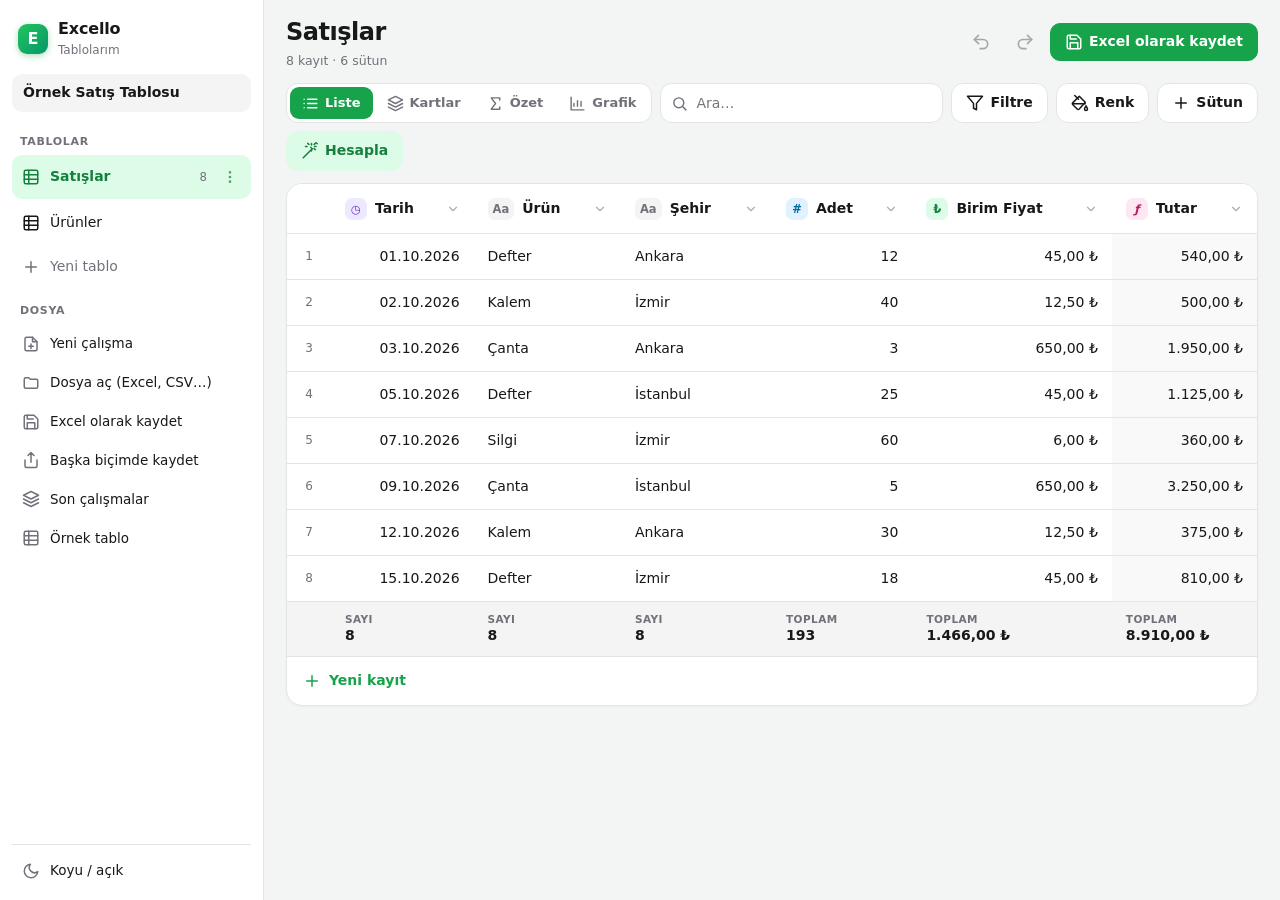
==== index.html @ 4de04206 "Excello: internetsiz tablo uygulaması (telefon, tablet, bilgisayar) Co-Authored-By: Claude Opus 5.5 " ====
<!doctype html>
<html lang="tr">
<head>
<meta charset="utf-8">
<meta name="viewport" content="width=device-width, initial-scale=1, maximum-scale=1, user-scalable=no, viewport-fit=cover">
<meta name="theme-color" content="#f3f5f4">
<meta name="apple-mobile-web-app-capable" content="yes">
<meta name="mobile-web-app-capable" content="yes">
<meta name="apple-mobile-web-app-status-bar-style" content="default">
<meta name="apple-mobile-web-app-title" content="Excello">
<meta name="description" content="İnternetsiz çalışan, formül yazdırmayan tablo uygulaması — modern görünüm">
<title>Excello</title>
<link rel="manifest" href="manifest.webmanifest">
<link rel="icon" href="icons/icon-192.png">
<link rel="apple-touch-icon" href="icons/icon-180.png">
<link rel="stylesheet" href="css/app.css">
<link rel="stylesheet" href="css/modern.css">
</head>
<body class="modern">
<div id="m" class="m-app"></div>
<script src="js/formula.js"></script>
<script src="js/model.js"></script>
<script src="js/ui.js"></script>
<script src="js/chart.js"></script>
<script src="js/io.js"></script>
<script src="js/wizard.js"></script>
<script src="js/modern.js"></script>
</body>
</html>
---- css/app.css ----
/* Excello — modern, dokunmaya uygun arayüz */
:root {
  --accent: #16a34a; --accent-2: #15803d; --accent-soft: #dcfce7; --accent-ink: #ffffff;
  --bg: #f6f7f9; --surface: #ffffff; --surface-2: #f4f4f5; --line: #e4e4e7; --line-2: #d4d4d8;
  --text: #18181b; --muted: #71717a; --danger: #dc2626; --warn: #d97706; --violet: #7c3aed;
  --cv-bg: #ffffff; --cv-fg: #18181b; --cv-grid: #e7e7ea; --cv-head: #f7f7f8; --cv-head-fg: #6b6b74; --cv-head-sel: #e7f8ec; --cv-sel: rgba(22, 163, 74, .10);
  --shadow: 0 1px 2px rgba(0,0,0,.05), 0 8px 24px rgba(0,0,0,.08); --shadow-lg: 0 20px 50px rgba(0,0,0,.18);
  --r: 12px; --r-sm: 8px;
  --font: -apple-system, BlinkMacSystemFont, "Segoe UI Variable Text", "Segoe UI", system-ui, Roboto, sans-serif;
  --safe-b: env(safe-area-inset-bottom, 0px);
  color-scheme: light;
}
html.dark {
  --accent: #22c55e; --accent-2: #16a34a; --accent-soft: #14532d; --accent-ink: #052e16;
  --bg: #111113; --surface: #19191c; --surface-2: #232327; --line: #2e2e33; --line-2: #3f3f46;
  --text: #f4f4f5; --muted: #a1a1aa;
  --cv-bg: #19191c; --cv-fg: #e9e9ec; --cv-grid: #2c2c31; --cv-head: #1f1f23; --cv-head-fg: #9a9aa3; --cv-head-sel: #173b25; --cv-sel: rgba(34, 197, 94, .14);
  --shadow: 0 1px 2px rgba(0,0,0,.4), 0 8px 24px rgba(0,0,0,.4); --shadow-lg: 0 20px 50px rgba(0,0,0,.6);
  color-scheme: dark;
}
* { box-sizing: border-box; -webkit-tap-highlight-color: transparent; }
html, body { margin: 0; height: 100%; overflow: hidden; background: var(--bg); color: var(--text); font: 14px/1.4 var(--font); -webkit-font-smoothing: antialiased; overscroll-behavior: none; }
body { position: fixed; inset: 0; touch-action: manipulation; -webkit-user-select: none; user-select: none; }
input, textarea, select { -webkit-user-select: text; user-select: text; font: inherit; color: inherit; }
button { font: inherit; color: inherit; cursor: pointer; border: 0; background: none; padding: 0; }
button:disabled { opacity: .35; cursor: default; }
.i { width: 20px; height: 20px; flex: none; display: block; }
.i.rot { transform: rotate(90deg) scaleX(-1); }
#app { position: absolute; inset: 0; display: flex; flex-direction: column; padding-top: env(safe-area-inset-top, 0px); }

/* üst çubuk */
.topbar { display: flex; align-items: center; gap: 6px; padding: 8px 10px; background: var(--surface); border-bottom: 1px solid var(--line); }
.logo { width: 30px; height: 30px; border-radius: 9px; display: grid; place-items: center; font-weight: 800; color: #fff; background: linear-gradient(135deg, #22c55e, #059669); box-shadow: 0 2px 6px rgba(22,163,74,.35); font-size: 16px; flex: none; }
.logo-sm { display: inline-grid; place-items: center; width: 22px; height: 22px; border-radius: 6px; background: linear-gradient(135deg, #22c55e, #059669); color: #fff; font-weight: 800; font-size: 12px; vertical-align: -4px; margin-right: 4px; }
.doc { display: flex; flex-direction: column; min-width: 0; }
#docName { border: 0; background: transparent; font-weight: 650; font-size: 15px; padding: 2px 6px; border-radius: 6px; width: min(42vw, 320px); outline: none; }
#docName:focus { background: var(--surface-2); }
#saveState { font-size: 11px; color: var(--muted); padding: 0 6px; }
.spacer { flex: 1; }
.ic { width: 38px; height: 38px; border-radius: 10px; display: grid; place-items: center; color: var(--text); flex: none; }
.ic:hover:not(:disabled) { background: var(--surface-2); }
.ic.sm { width: 32px; height: 32px; }
.ic.ghost { width: 32px; height: 32px; }
.btn { display: inline-flex; align-items: center; justify-content: center; gap: 6px; height: 38px; padding: 0 14px; border-radius: 10px; background: var(--surface-2); border: 1px solid var(--line); font-weight: 560; white-space: nowrap; }
.btn:hover { border-color: var(--line-2); }
.btn.primary { background: var(--accent); border-color: var(--accent); color: #fff; }
html.dark .btn.primary { color: #04210f; }
.btn.primary:hover { background: var(--accent-2); }
.btn.ghost { background: transparent; border-color: transparent; color: var(--accent); }
.btn .i { width: 18px; height: 18px; }

/* sekmeler ve şerit */
.tabs { display: flex; gap: 2px; padding: 4px 10px 0; background: var(--surface); overflow-x: auto; scrollbar-width: none; }
.tabs::-webkit-scrollbar, .ribbon::-webkit-scrollbar, .sheettabs::-webkit-scrollbar { display: none; }
.tab { padding: 7px 14px; border-radius: 9px 9px 0 0; color: var(--muted); font-weight: 600; white-space: nowrap; position: relative; }
.tab.on { color: var(--accent); }
.tab.on::after { content: ''; position: absolute; left: 12px; right: 12px; bottom: 0; height: 3px; border-radius: 3px; background: var(--accent); }
.ribbon { background: var(--surface); border-bottom: 1px solid var(--line); overflow-x: auto; scrollbar-width: none; }
.panel { display: none; align-items: stretch; gap: 0; padding: 6px 8px; min-width: max-content; }
.panel.on { display: flex; }
.grp { display: flex; align-items: center; gap: 2px; padding: 0 8px; border-right: 1px solid var(--line); flex-wrap: nowrap; }
.grp:last-child { border-right: 0; }
.rb { display: flex; flex-direction: column; align-items: center; justify-content: center; gap: 3px; min-width: 58px; height: 54px; padding: 4px 6px; border-radius: 10px; position: relative; color: var(--text); }
.rb .rl { font-size: 11px; color: var(--muted); white-space: nowrap; line-height: 1.1; }
.rb.sm { min-width: 38px; width: 38px; height: 38px; padding: 0; }
.rb:hover { background: var(--surface-2); }
.rb.on { background: var(--accent-soft); color: var(--accent); }
.rb.on .rl { color: var(--accent); }
.rb.big { min-width: 96px; background: linear-gradient(135deg, var(--accent), #059669); color: #fff; box-shadow: 0 3px 10px rgba(22,163,74,.3); }
.rb.big .rl { color: #fff; font-weight: 600; }
html.dark .rb.big { color: #04210f; } html.dark .rb.big .rl { color: #04210f; }
.rb.hasmenu::after { content: ''; position: absolute; right: 4px; bottom: 6px; border: 3px solid transparent; border-top-color: var(--muted); }
.rb.sm.hasmenu::after { right: 2px; bottom: 3px; }
.glyph { font-size: 14px; font-weight: 700; letter-spacing: -.02em; }
.rb .cbar { position: absolute; left: 9px; right: 9px; bottom: 5px; height: 4px; border-radius: 2px; }
.rb.sm .i { width: 19px; height: 19px; }
.rb #fsVal, .rb #zoomVal { font-weight: 650; font-size: 13px; }
.fx { font-style: italic; font-weight: 700; font-family: Georgia, "Times New Roman", serif; font-size: 16px; }

/* formül çubuğu */
.fbar { display: flex; align-items: center; gap: 6px; padding: 6px 10px; background: var(--surface); border-bottom: 1px solid var(--line); }
.namebox { min-width: 64px; height: 34px; padding: 0 10px; border-radius: 8px; background: var(--surface-2); font-weight: 650; font-variant-numeric: tabular-nums; color: var(--text); font-size: 13px; }
.fbtn { height: 34px; padding: 0 10px; border-radius: 8px; display: inline-flex; align-items: center; gap: 6px; color: var(--text); background: var(--surface-2); font-weight: 600; font-size: 13px; }
.fbtn.wand { color: var(--accent); background: var(--accent-soft); }
.fbtn .i { width: 17px; height: 17px; }
#btnFx.has { color: var(--violet); box-shadow: inset 0 0 0 1.5px var(--violet); }
.finput { flex: 1; min-width: 0; height: 34px; border: 1px solid var(--line); border-radius: 8px; padding: 0 10px; background: var(--surface); outline: none; font-size: 14px; }
.finput:focus { border-color: var(--accent); box-shadow: 0 0 0 3px var(--cv-sel); }
.fe { display: none; } .fbar.editing .fe { display: grid; }
.fe.ok { color: var(--accent); }

/* tablo */
.gridwrap { position: relative; flex: 1; overflow: hidden; background: var(--cv-bg); }
#cv { position: absolute; left: 0; top: 0; }
.scroller { position: absolute; inset: 0; overflow: auto; z-index: 1; -webkit-overflow-scrolling: touch; cursor: cell; }
.spacer-el { position: relative; }
.gridwrap.picking .scroller { touch-action: none; }
.editor { position: absolute; z-index: 3; display: none; resize: none; border: 2px solid var(--accent); outline: none; padding: 3px 5px; border-radius: 2px; background: var(--cv-bg); color: var(--cv-fg); box-shadow: 0 4px 16px rgba(0,0,0,.18); overflow: hidden; white-space: pre; line-height: 1.35; }

/* grafik */
.chart { position: absolute; background: var(--surface); border: 1px solid var(--line); border-radius: 12px; box-shadow: var(--shadow); overflow: hidden; display: flex; flex-direction: column; touch-action: none; }
.chart canvas { flex: 1; width: 100%; min-height: 0; }
.chart-bar { display: flex; align-items: center; gap: 2px; padding: 2px 4px; border-bottom: 1px solid var(--line); cursor: grab; background: var(--surface-2); }
.chart-bar .grip { flex: 1; display: flex; color: var(--muted); padding-left: 4px; }
.chart-bar .grip .i { transform: rotate(90deg); width: 16px; }
.chart-bar .ic { width: 30px; height: 30px; } .chart-bar .ic .i { width: 16px; height: 16px; }
.chart-rs { position: absolute; right: 0; bottom: 0; width: 22px; height: 22px; cursor: nwse-resize; background: linear-gradient(135deg, transparent 55%, var(--line-2) 55%, var(--line-2) 62%, transparent 62%, transparent 72%, var(--line-2) 72%, var(--line-2) 79%, transparent 79%); }

/* seçim çubuğu */
.pickbar { position: fixed; left: 50%; bottom: calc(64px + var(--safe-b)); transform: translate(-50%, 140%); z-index: 60; display: flex; align-items: center; gap: 8px; padding: 10px 10px 10px 16px; background: var(--surface); border: 1.5px solid var(--violet); border-radius: 16px; box-shadow: var(--shadow-lg); transition: transform .2s, opacity .2s, visibility .2s; width: min(560px, calc(100vw - 20px)); opacity: 0; visibility: hidden; }
.pickbar.show { transform: translate(-50%, 0); opacity: 1; visibility: visible; }
.pk-txt { flex: 1; display: flex; flex-direction: column; min-width: 0; }
.pk-txt small { color: var(--violet); font-weight: 600; font-size: 12px; } .pk-txt b { font-size: 17px; font-variant-numeric: tabular-nums; overflow: hidden; text-overflow: ellipsis; white-space: nowrap; }

/* alt çubuk */
.footbar { display: flex; align-items: center; gap: 4px; padding: 5px 8px calc(5px + var(--safe-b)); background: var(--surface); border-top: 1px solid var(--line); min-height: 46px; }
.sheettabs { display: flex; gap: 4px; overflow-x: auto; scrollbar-width: none; max-width: 60vw; }
.stab { padding: 7px 14px; border-radius: 9px; color: var(--muted); font-weight: 600; white-space: nowrap; background: transparent; }
.stab.on { background: var(--accent-soft); color: var(--accent); }
.stats { display: flex; gap: 14px; color: var(--muted); font-size: 12.5px; white-space: nowrap; overflow: hidden; cursor: pointer; padding: 6px 8px; border-radius: 8px; }
.stats:hover { background: var(--surface-2); }
.stats b { color: var(--text); font-variant-numeric: tabular-nums; }

/* diyalog */
.dlg-back { position: fixed; inset: 0; z-index: 100; background: rgba(15, 15, 20, .32); display: flex; align-items: center; justify-content: center; opacity: 0; transition: opacity .16s; padding: 16px; backdrop-filter: blur(2px); -webkit-backdrop-filter: blur(2px); }
.dlg-back.show { opacity: 1; }
.dlg-back.hidden { display: none; }
.dlg { background: var(--surface); border-radius: 18px; box-shadow: var(--shadow-lg); width: min(460px, 100%); max-height: min(86vh, 760px); display: flex; flex-direction: column; transform: translateY(10px) scale(.98); transition: transform .16s; border: 1px solid var(--line); }
.dlg.wide { width: min(720px, 100%); }
.dlg-back.show .dlg { transform: none; }
.dlg-head { display: flex; align-items: center; gap: 8px; padding: 14px 12px 6px 18px; }
.dlg-title { flex: 1; font-weight: 700; font-size: 16.5px; display: flex; align-items: center; gap: 8px; }
.dlg-title .i { color: var(--accent); }
.dlg-body { padding: 6px 18px 14px; overflow: auto; -webkit-overflow-scrolling: touch; }
.dlg-body p { margin: 4px 0 10px; }
.dlg-foot { display: flex; justify-content: flex-end; gap: 8px; padding: 12px 18px 16px; border-top: 1px solid var(--line); flex-wrap: wrap; }
.dlg.leftdrawer { width: min(400px, 100%); }
.dlg.side { }
@media (max-width: 640px) {
  .dlg-back { align-items: flex-end; padding: 0; }
  .dlg, .dlg.wide { width: 100%; max-height: 90vh; border-radius: 20px 20px 0 0; padding-bottom: var(--safe-b); transform: translateY(40px); }
  .hide-sm { display: none; }
  .rb { min-width: 54px; }
  .fbtn.wand { padding: 0 9px; }
  #docName { width: 38vw; }
}
.hint { color: var(--muted); font-size: 13px; }
.lbl { display: block; font-weight: 600; font-size: 13px; margin: 10px 0 5px; color: var(--text); }
.lbl small, .lbl .opt { color: var(--muted); font-weight: 400; }
.lbl .i { display: inline; width: 15px; height: 15px; vertical-align: -3px; color: var(--accent); }
.inp { width: 100%; height: 42px; border: 1px solid var(--line); border-radius: 10px; padding: 0 12px; background: var(--surface); outline: none; font-size: 15px; }
textarea.inp { height: auto; padding: 10px 12px; }
select.inp { appearance: none; -webkit-appearance: none; background-image: linear-gradient(45deg, transparent 50%, var(--muted) 50%), linear-gradient(135deg, var(--muted) 50%, transparent 50%); background-position: calc(100% - 18px) 18px, calc(100% - 13px) 18px; background-size: 5px 5px; background-repeat: no-repeat; padding-right: 32px; }
.inp:focus { border-color: var(--accent); box-shadow: 0 0 0 3px var(--cv-sel); }
.inp.search { margin-bottom: 10px; }
.frow { margin-bottom: 4px; }
.pair { display: flex; gap: 8px; } .pair > * { flex: 1; }
.pickf { display: flex; gap: 6px; } .pickf .inp { flex: 1; }
.pickbtn { color: var(--violet); background: color-mix(in srgb, var(--violet) 10%, transparent); border-color: color-mix(in srgb, var(--violet) 25%, transparent); height: 42px; }
.frow.target { margin-top: 10px; padding-top: 4px; border-top: 1px dashed var(--line); }
.chk { display: flex; align-items: center; gap: 8px; padding: 8px 2px; cursor: pointer; }
.chk input { width: 20px; height: 20px; accent-color: var(--accent); flex: none; }
.chk small { margin-left: auto; color: var(--muted); }
.chkrow { display: flex; flex-wrap: wrap; gap: 0 18px; }
.checklist { max-height: 300px; overflow: auto; border: 1px solid var(--line); border-radius: 10px; padding: 2px 10px; }
.checklist.short { max-height: 200px; }
.chk.all { border-bottom: 1px solid var(--line); }
.btnrow { display: flex; gap: 8px; margin-bottom: 10px; } .btnrow .btn { flex: 1; }
.btn.add { margin-top: 6px; }
.preview { margin-top: 14px; padding: 12px 14px; border-radius: 12px; background: var(--surface-2); }
.pv-res { display: flex; align-items: baseline; justify-content: space-between; gap: 10px; }
.pv-res span { color: var(--muted); font-size: 13px; } .pv-res b { font-size: 20px; font-variant-numeric: tabular-nums; word-break: break-all; text-align: right; }
.pv-err { color: var(--warn); font-weight: 600; }
.pv-note { color: var(--accent); font-size: 13px; margin-top: 4px; font-weight: 600; }
.pv-f { margin-top: 8px; font-size: 12.5px; color: var(--muted); }
.pv-f code { display: block; margin-top: 4px; padding: 6px 8px; background: var(--surface); border-radius: 6px; color: var(--text); word-break: break-all; -webkit-user-select: text; user-select: text; }
code { font-family: ui-monospace, Consolas, monospace; font-size: .92em; }

.chips { display: flex; gap: 6px; flex-wrap: wrap; margin-bottom: 12px; }
.chip { padding: 7px 12px; border-radius: 99px; background: var(--surface-2); border: 1px solid var(--line); font-weight: 560; font-size: 13px; white-space: nowrap; }
.chip.on { background: var(--accent); border-color: var(--accent); color: #fff; }
html.dark .chip.on { color: #04210f; }
.chip.sm { padding: 4px 10px; font-size: 12.5px; }
.opchips { display: flex; gap: 4px; margin-top: 6px; }
.rgrid { display: grid; grid-template-columns: repeat(auto-fill, minmax(200px, 1fr)); gap: 8px; }
.rcard { display: flex; gap: 10px; align-items: flex-start; text-align: left; padding: 12px; border-radius: 14px; border: 1px solid var(--line); background: var(--surface); transition: transform .08s, border-color .1s; }
.rcard:hover { border-color: var(--accent); }
.rcard:active { transform: scale(.98); }
.ric { width: 36px; height: 36px; border-radius: 10px; display: grid; place-items: center; background: var(--accent-soft); color: var(--accent); flex: none; }
.rtx { display: flex; flex-direction: column; gap: 2px; } .rtx b { font-size: 14px; } .rtx small { color: var(--muted); font-size: 12px; line-height: 1.3; }
.flist { display: grid; grid-template-columns: repeat(auto-fill, minmax(210px, 1fr)); gap: 6px; }
.fitem { text-align: left; padding: 10px 12px; border-radius: 12px; border: 1px solid var(--line); display: grid; grid-template-columns: auto 1fr; gap: 0 6px; align-items: baseline; }
.fitem:hover { border-color: var(--accent); }
.fitem .en { color: var(--muted); font-size: 11px; } .fitem small { grid-column: 1 / -1; color: var(--muted); font-size: 12px; }
.en { color: var(--muted); }

.ctypes { display: grid; grid-template-columns: repeat(auto-fill, minmax(86px, 1fr)); gap: 6px; margin-bottom: 6px; }
.ctype { display: flex; flex-direction: column; align-items: center; gap: 4px; padding: 10px 4px; border-radius: 12px; border: 1px solid var(--line); font-size: 12px; color: var(--muted); }
.ctype .i { width: 24px; height: 24px; color: var(--text); }
.ctype.on { border-color: var(--accent); background: var(--accent-soft); color: var(--accent); } .ctype.on .i { color: var(--accent); }
.chart-prev { width: 100%; height: 280px; border-radius: 12px; border: 1px solid var(--line); margin-top: 10px; }
.tstyles { display: grid; grid-template-columns: repeat(4, 1fr); gap: 8px; margin: 6px 0 8px; }
.tsw { display: flex; flex-direction: column; gap: 2px; padding: 6px; border-radius: 10px; border: 2px solid transparent; background: var(--surface-2); }
.tsw i { height: 9px; border-radius: 2px; display: block; }
.tsw.on { border-color: var(--accent); }
.cfgrid { display: flex; flex-wrap: wrap; gap: 6px; }
.cfstyles { display: flex; flex-wrap: wrap; gap: 6px; }
.cfs { padding: 8px 12px; border-radius: 10px; border: 2px solid var(--line); font-size: 13px; }
.cfs.on { border-color: var(--accent); }
.cfs.scale { width: 90px; height: 34px; }
.rulelist { margin-top: 12px; }
.rule { display: flex; align-items: center; gap: 8px; padding: 6px 0; border-bottom: 1px solid var(--line); font-size: 13px; }
.rule span { flex: 1; }
.sw { display: inline-block; width: 18px; height: 18px; border-radius: 5px; border: 1px solid var(--line); flex: none; }

/* açılır menü */
.pop { position: fixed; z-index: 200; background: var(--surface); border: 1px solid var(--line); border-radius: 14px; box-shadow: var(--shadow-lg); padding: 6px; max-height: 70vh; overflow: auto; animation: pop .12s ease-out; }
@keyframes pop { from { opacity: 0; transform: translateY(-4px); } }
.menu { display: flex; flex-direction: column; min-width: 210px; }
.mi { display: flex; align-items: center; gap: 10px; padding: 9px 10px; border-radius: 9px; text-align: left; }
.mi:hover:not(:disabled) { background: var(--surface-2); }
.mi.on { color: var(--accent); font-weight: 600; }
.mi.danger { color: var(--danger); }
.mi-ic { width: 20px; display: grid; place-items: center; color: var(--muted); } .mi-ic .i { width: 18px; height: 18px; }
.mi.danger .mi-ic { color: var(--danger); }
.mi-t { flex: 1; white-space: nowrap; }
.kbd { color: var(--muted); font-size: 11.5px; }
.sep { height: 1px; background: var(--line); margin: 4px 6px; }
.mhead { padding: 6px 10px; font-size: 12px; color: var(--muted); font-weight: 600; }
.cpick { width: 248px; }
.cp-none { width: 100%; padding: 8px; border-radius: 8px; background: var(--surface-2); margin-bottom: 8px; font-weight: 560; }
.cp-grid { display: grid; grid-template-columns: repeat(11, 1fr); gap: 4px; }
.cp-sw { aspect-ratio: 1; border-radius: 5px; border: 1px solid rgba(0,0,0,.12); }
.cp-sw:hover { transform: scale(1.15); }
.cp-more { display: flex; align-items: center; gap: 8px; margin-top: 8px; padding: 6px; border-radius: 8px; cursor: pointer; }
.cp-custom { width: 28px; height: 28px; border: 0; padding: 0; background: none; }

/* dosya menüsü */
.drawer { display: flex; flex-direction: column; gap: 2px; }
.ditem { display: flex; align-items: center; gap: 12px; padding: 10px 8px; border-radius: 12px; text-align: left; }
.ditem:hover { background: var(--surface-2); }
.ditem b { display: block; } .ditem small { color: var(--muted); font-size: 12px; }
.dic { width: 38px; height: 38px; border-radius: 10px; display: grid; place-items: center; background: var(--surface-2); color: var(--accent); flex: none; }
.dhead { font-size: 12px; font-weight: 700; color: var(--muted); text-transform: uppercase; letter-spacing: .04em; margin: 12px 8px 6px; }
.fmtgrid { display: grid; grid-template-columns: repeat(3, 1fr); gap: 6px; padding: 0 4px; }
.fmt { display: flex; flex-direction: column; align-items: flex-start; padding: 8px 10px; border-radius: 10px; border: 1px solid var(--line); }
.fmt:hover { border-color: var(--accent); }
.fmt small { color: var(--muted); font-size: 11px; line-height: 1.2; }
.recent { display: flex; flex-direction: column; }
.ritem { display: flex; align-items: center; gap: 4px; border-radius: 10px; }
.ritem.on { background: var(--accent-soft); }
.rname { flex: 1; text-align: left; padding: 8px 10px; display: flex; flex-direction: column; min-width: 0; }
.rname b { overflow: hidden; text-overflow: ellipsis; white-space: nowrap; } .rname small { color: var(--muted); font-size: 11.5px; }
.about { color: var(--muted); font-size: 12px; text-align: center; margin-top: 14px; }

/* hoş geldin */
.welcome .wlogo { display: flex; gap: 12px; align-items: center; margin-bottom: 8px; }
.welcome .logo { width: 48px; height: 48px; font-size: 24px; border-radius: 14px; }
.welcome .wlogo b { font-size: 19px; display: block; } .welcome .wlogo small { color: var(--muted); }
.welcome ul { list-style: none; padding: 0; margin: 12px 0 0; display: flex; flex-direction: column; gap: 10px; }
.welcome li { display: flex; gap: 12px; align-items: flex-start; }
.welcome li .i { color: var(--accent); background: var(--accent-soft); padding: 7px; width: 34px; height: 34px; border-radius: 10px; }

/* bildirim ve meşgul */
#toast { position: fixed; left: 50%; bottom: calc(70px + var(--safe-b)); transform: translate(-50%, 20px); opacity: 0; pointer-events: none; z-index: 300; background: #18181b; color: #fff; padding: 11px 18px; border-radius: 12px; font-weight: 560; box-shadow: var(--shadow-lg); transition: .18s; max-width: calc(100vw - 32px); text-align: center; }
html.dark #toast { background: #f4f4f5; color: #18181b; }
#toast.show { opacity: 1; transform: translate(-50%, 0); }
#toast.warn { background: var(--warn); color: #fff; }
.busy { position: fixed; inset: 0; z-index: 400; display: flex; flex-direction: column; gap: 12px; align-items: center; justify-content: center; background: rgba(0,0,0,.25); color: #fff; font-weight: 600; }
.spin { width: 38px; height: 38px; border-radius: 50%; border: 4px solid rgba(255,255,255,.35); border-top-color: #fff; animation: spin .8s linear infinite; }
@keyframes spin { to { transform: rotate(360deg); } }

@media print { body { display: none; } }

/* sütun seçici ve tablo okuma */
.colf .colsel { font-weight: 600; }
.refrow { display: flex; align-items: center; gap: 6px; margin-top: 4px; }
.refrow small { color: var(--muted); font-size: 11.5px; }
.inp.refinp { height: 28px; font-size: 12.5px; padding: 0 8px; border-radius: 7px; color: var(--muted); width: auto; flex: 1; }
.colinfo { font-size: 12px; color: var(--accent); margin-top: 4px; font-weight: 560; min-height: 1em; }
.vchips { display: flex; flex-wrap: wrap; gap: 5px; margin-top: 6px; }
.pv-rows { margin-top: 8px; display: flex; flex-direction: column; gap: 2px; font-size: 13px; }
.pv-rows > div { display: flex; justify-content: space-between; gap: 8px; padding: 3px 0; border-bottom: 1px dashed var(--line); }
.pv-rows small { color: var(--muted); }
.pv-rows .more { color: var(--muted); border: 0; }
.nestbtn { color: var(--accent); background: var(--accent-soft); border-color: transparent; height: 42px; padding: 0 10px; font-style: italic; font-family: Georgia, serif; font-weight: 700; }
.cond { display: grid; grid-template-columns: 1.3fr 1fr 1fr; gap: 6px; }
@media (max-width: 640px) { .cond { grid-template-columns: 1fr; } }

/* alan: tümü / belirli satırlar */
.scope { display: flex; align-items: center; gap: 10px; margin-top: 6px; flex-wrap: wrap; }
.segs { display: inline-flex; background: var(--surface-2); border: 1px solid var(--line); border-radius: 10px; padding: 3px; gap: 2px; }
.seg { padding: 6px 12px; border-radius: 8px; font-size: 13px; font-weight: 560; color: var(--muted); }
.seg.on { background: var(--surface); color: var(--accent); box-shadow: 0 1px 3px rgba(0,0,0,.12); }
.seg:disabled { opacity: .4; }
.scope-sum { color: var(--muted); font-size: 12px; }
.rp-pop { padding: 0; }
.rp { width: min(320px, 86vw); display: flex; flex-direction: column; max-height: 60vh; }
.rp-head { padding: 12px 14px 8px; display: flex; flex-direction: column; gap: 2px; border-bottom: 1px solid var(--line); }
.rp-head small { color: var(--muted); }
.rowpick { overflow: auto; padding: 6px; display: flex; flex-direction: column; gap: 2px; }
.rp-row { display: flex; gap: 10px; align-items: center; padding: 8px 10px; border-radius: 8px; text-align: left; }
.rp-row small { color: var(--muted); min-width: 28px; font-variant-numeric: tabular-nums; }
.rp-row:hover { background: var(--surface-2); }
.rp-row.in { background: var(--accent-soft); }
.rp-row.edge { box-shadow: inset 3px 0 0 var(--accent); font-weight: 650; }
.rp-foot { display: flex; justify-content: flex-end; gap: 8px; padding: 10px; border-top: 1px solid var(--line); }
.condb { display: flex; flex-direction: column; gap: 6px; }

/* küçük tablo seçici */
.mp { display: flex; flex-direction: column; gap: 8px; }
.mp-tabs { flex-wrap: wrap; }
.mp-hint { color: var(--muted); }
.mp-info { font-weight: 600; font-size: 13.5px; padding: 8px 10px; background: var(--accent-soft); border-radius: 10px; min-height: 18px; }
.mp-box { overflow: auto; max-height: min(52vh, 460px); border: 1px solid var(--line); border-radius: 12px; -webkit-overflow-scrolling: touch; background: var(--surface); }
.mp-t { border-collapse: separate; border-spacing: 0; font-size: 13px; }
.mp-t th, .mp-t td { border-right: 1px solid var(--line); border-bottom: 1px solid var(--line); padding: 7px 10px; white-space: nowrap; max-width: 150px; overflow: hidden; text-overflow: ellipsis; }
.mp-t thead th { position: sticky; top: 0; z-index: 2; background: var(--surface-2); cursor: pointer; text-align: left; min-width: 64px; }
.mp-t thead th b { display: block; font-weight: 700; }
.mp-t thead th small { color: var(--muted); font-weight: 500; font-size: 11px; }
.mp-t thead th.on { background: var(--accent); color: var(--accent-ink); }
.mp-t thead th.on small { color: inherit; opacity: .8; }
.mp-t .mp-corner { left: 0; z-index: 3; min-width: 34px; }
.mp-t .mp-rn { position: sticky; left: 0; z-index: 1; background: var(--surface-2); color: var(--muted); font-weight: 500; font-size: 11.5px; text-align: right; min-width: 34px; }
.mp-t td { cursor: pointer; background: var(--surface); }
.mp-t td:hover { background: var(--surface-2); }
.mp-t td.in { background: var(--accent-soft); }
.mp-t td.a { box-shadow: inset 0 0 0 2px var(--accent); }
---- css/modern.css ----
/* Excello — modern görünüm (klasik tablonun yerine kayıt listesi, kartlar, özet ve grafik) */
body.modern { --bg: #f3f5f4; --side: #ffffff; --row-h: 46px; }
html.dark body.modern { --bg: #0f1110; --side: #161917; }
body.modern { background: var(--bg); }

.m-app { position: absolute; inset: 0; display: flex; padding-top: env(safe-area-inset-top, 0px); }

/* kenar çubuğu */
.m-side { width: 264px; flex: none; display: flex; flex-direction: column; gap: 4px; padding: 16px 12px calc(12px + var(--safe-b)); background: var(--side); border-right: 1px solid var(--line); overflow-y: auto; }
.m-brand { display: flex; align-items: center; gap: 10px; padding: 2px 6px 10px; }
.m-brand b { display: block; font-size: 16px; letter-spacing: -.01em; }
.m-brand small { color: var(--muted); font-size: 12px; }
.m-docname { border: 1px solid transparent; background: var(--surface-2); border-radius: 10px; padding: 8px 10px; font-weight: 600; outline: none; margin-bottom: 6px; }
.m-docname:focus { border-color: var(--accent); background: var(--surface); }
.m-sec { font-size: 11px; font-weight: 700; letter-spacing: .06em; text-transform: uppercase; color: var(--muted); padding: 12px 8px 4px; }
.m-tables { display: flex; flex-direction: column; gap: 2px; }
.m-tab { display: flex; align-items: center; gap: 10px; padding: 9px 8px 9px 10px; border-radius: 10px; text-align: left; min-height: 40px; }
.m-tab:hover { background: var(--surface-2); }
.m-tab.on { background: var(--accent-soft); color: var(--accent-2); font-weight: 650; }
html.dark .m-tab.on { color: #bbf7d0; }
.m-tab-ic .i { width: 18px; height: 18px; }
.m-tab-t { flex: 1; min-width: 0; overflow: hidden; text-overflow: ellipsis; white-space: nowrap; }
.m-tab small { color: var(--muted); font-weight: 500; font-variant-numeric: tabular-nums; }
.m-tab-more { opacity: 0; display: grid; place-items: center; width: 26px; height: 26px; border-radius: 7px; }
.m-tab-more .i { width: 16px; height: 16px; }
.m-tab:hover .m-tab-more, .m-tab.on .m-tab-more { opacity: .7; }
.m-tab.add { color: var(--muted); }
.m-act { display: flex; align-items: center; gap: 10px; padding: 8px 10px; border-radius: 10px; text-align: left; color: var(--text); text-decoration: none; font-size: 13.5px; }
.m-act:hover { background: var(--surface-2); }
.m-act .i { width: 18px; height: 18px; color: var(--muted); }
.m-foot { border-top: 1px solid var(--line); padding-top: 8px; display: flex; flex-direction: column; gap: 2px; }

/* ana alan */
.m-main { flex: 1; min-width: 0; display: flex; flex-direction: column; }
.m-head { display: flex; align-items: center; gap: 6px; padding: 14px 22px 6px; }
.m-burger { display: none; }
.m-titlebox { display: flex; flex-direction: column; min-width: 0; }
.m-title { border: 0; background: transparent; font-size: 24px; font-weight: 750; letter-spacing: -.02em; padding: 2px 6px; margin-left: -6px; border-radius: 8px; outline: none; width: min(48vw, 420px); }
.m-title:focus { background: var(--surface); }
.m-sub { color: var(--muted); font-size: 12.5px; }
.m-save .i { width: 18px; height: 18px; }

.m-tools { display: flex; flex-wrap: wrap; align-items: center; gap: 8px; padding: 8px 22px 12px; }
.m-views { display: inline-flex; background: var(--surface); border: 1px solid var(--line); border-radius: 12px; padding: 3px; gap: 2px; }
.m-view { display: flex; align-items: center; gap: 6px; padding: 7px 12px; border-radius: 9px; font-weight: 600; font-size: 13px; color: var(--muted); }
.m-view .i { width: 17px; height: 17px; }
.m-view.on { background: var(--accent); color: #fff; }
html.dark .m-view.on { color: #04210f; }
.m-searchbox { display: flex; align-items: center; gap: 6px; background: var(--surface); border: 1px solid var(--line); border-radius: 12px; padding: 0 10px; height: 40px; flex: 1; min-width: 160px; max-width: 320px; }
.m-searchbox .i { width: 17px; height: 17px; color: var(--muted); }
.m-search { border: 0; outline: none; background: transparent; flex: 1; min-width: 0; height: 100%; }
.m-tools .btn { height: 40px; border-radius: 12px; background: var(--surface); }
.m-tools .btn .i { width: 18px; height: 18px; }
.m-tools .m-calc { background: var(--accent-soft); border-color: transparent; color: var(--accent-2); }
html.dark .m-tools .m-calc { color: #bbf7d0; }
.m-chips { display: flex; flex-wrap: wrap; gap: 6px; width: 100%; }
.m-chips:empty { display: none; }
.m-chip { display: inline-flex; align-items: center; gap: 4px; padding: 4px 4px 4px 12px; border-radius: 99px; background: var(--accent-soft); color: var(--accent-2); font-weight: 600; font-size: 12.5px; }
html.dark .m-chip { color: #bbf7d0; }
.m-chip button { width: 22px; height: 22px; border-radius: 99px; display: grid; place-items: center; }
.m-chip button:hover { background: rgba(0,0,0,.08); }
.m-chip .i { width: 14px; height: 14px; }

.m-body { flex: 1; overflow: auto; padding: 0 22px calc(24px + var(--safe-b)); -webkit-overflow-scrolling: touch; }
.m-card { background: var(--surface); border: 1px solid var(--line); border-radius: 16px; box-shadow: 0 1px 2px rgba(0,0,0,.03); }
.m-cardhead { display: flex; align-items: center; gap: 8px; padding: 14px 16px; border-bottom: 1px solid var(--line); flex-wrap: wrap; }
.m-cardhead .btn { height: 34px; }
.m-cardhead .btn .i { width: 16px; height: 16px; }

/* liste */
.m-listwrap { overflow: hidden; }
.m-scrollx { overflow-x: auto; -webkit-overflow-scrolling: touch; }
.m-t { border-collapse: separate; border-spacing: 0; width: 100%; font-size: 14px; }
.m-t th, .m-t td { padding: 0 14px; height: var(--row-h); border-bottom: 1px solid var(--line); white-space: nowrap; text-align: left; max-width: 280px; overflow: hidden; text-overflow: ellipsis; }
.m-t thead th { position: sticky; top: 0; background: var(--surface); z-index: 1; cursor: pointer; font-weight: 650; height: 50px; }
.m-t thead th:hover { background: var(--surface-2); }
.m-th { display: flex; align-items: center; gap: 8px; }
.m-th-t { overflow: hidden; text-overflow: ellipsis; }
.m-th-dd { opacity: .35; margin-left: auto; }
.m-th-dd .i { width: 14px; height: 14px; }
.m-sortm { color: var(--accent); font-weight: 800; }
.m-badge { display: inline-grid; place-items: center; min-width: 22px; height: 22px; padding: 0 5px; border-radius: 7px; font-size: 11.5px; font-weight: 750; background: var(--surface-2); color: var(--muted); flex: none; }
.m-badge.k-num { background: #e0f2fe; color: #0369a1; }
.m-badge.k-money { background: #dcfce7; color: #15803d; }
.m-badge.k-pct { background: #fef3c7; color: #b45309; }
.m-badge.k-date { background: #ede9fe; color: #6d28d9; }
.m-badge.m-fx { background: #fce7f3; color: #be185d; font-style: italic; }
html.dark .m-badge.k-num { background: #0c2a3d; color: #7dd3fc; }
html.dark .m-badge.k-money { background: #0f2e1a; color: #86efac; }
html.dark .m-badge.k-pct { background: #3a2a07; color: #fcd34d; }
html.dark .m-badge.k-date { background: #2a1f4a; color: #c4b5fd; }
html.dark .m-badge.m-fx { background: #3d1229; color: #f9a8d4; }
.m-t td { cursor: text; }
.m-t td.num { text-align: right; font-variant-numeric: tabular-nums; }
.m-t td.m-fx { background: color-mix(in srgb, var(--surface-2) 55%, transparent); cursor: default; color: var(--text); }
.m-t td.err { color: var(--danger); font-weight: 600; }
.m-t tbody tr:hover td { background: color-mix(in srgb, var(--accent-soft) 45%, var(--surface)); }
.m-t .m-rn { width: 44px; min-width: 44px; text-align: center; color: var(--muted); font-size: 12px; cursor: pointer; padding: 0 6px; font-variant-numeric: tabular-nums; }
.m-t tbody .m-rn:hover { color: var(--accent); }
.m-t td.editing { padding: 0 4px; }
.m-cellinp { width: 100%; min-width: 120px; height: 36px; border: 2px solid var(--accent); border-radius: 8px; padding: 0 8px; outline: none; background: var(--surface); }
.m-t tfoot td { height: 54px; border-bottom: 0; background: var(--surface-2); cursor: pointer; }
.m-agg small { display: block; font-size: 10.5px; color: var(--muted); text-transform: uppercase; letter-spacing: .04em; font-weight: 650; line-height: 1.2; }
.m-agg b { font-variant-numeric: tabular-nums; }
.m-addrow { display: flex; align-items: center; gap: 8px; width: 100%; padding: 14px 16px; color: var(--accent); font-weight: 650; border-top: 1px solid var(--line); }
.m-addrow:hover { background: var(--accent-soft); }
.m-addrow .i { width: 18px; height: 18px; }
.m-none { padding: 28px 16px; text-align: center; color: var(--muted); }

/* kartlar */
.m-cards { display: grid; grid-template-columns: repeat(auto-fill, minmax(240px, 1fr)); gap: 12px; }
.m-rcard { text-align: left; background: var(--surface); border: 1px solid var(--line); border-radius: 16px; padding: 14px 16px; display: flex; flex-direction: column; gap: 10px; transition: box-shadow .15s, transform .15s; }
.m-rcard:hover { box-shadow: var(--shadow); transform: translateY(-1px); }
.m-rcard-t { font-weight: 750; font-size: 16px; }
.m-rcard dl { margin: 0; display: grid; grid-template-columns: auto 1fr; gap: 6px 10px; align-items: center; font-size: 13px; }
.m-rcard dt { display: flex; align-items: center; gap: 6px; color: var(--muted); }
.m-rcard dt .m-badge { min-width: 18px; height: 18px; font-size: 10px; border-radius: 5px; }
.m-rcard dd { margin: 0; text-align: right; font-weight: 600; font-variant-numeric: tabular-nums; overflow: hidden; text-overflow: ellipsis; white-space: nowrap; }
.m-rcard dd.m-fx { color: #be185d; }
html.dark .m-rcard dd.m-fx { color: #f9a8d4; }
.m-rcard dd.err { color: var(--danger); }
.m-rcard.add { align-items: center; justify-content: center; flex-direction: row; color: var(--accent); font-weight: 650; border-style: dashed; min-height: 120px; }
.m-rcard.add .i { width: 20px; height: 20px; }

/* kayıt formu */
.m-form .lbl { display: flex; align-items: center; gap: 4px; }
.m-form .lbl .m-badge { min-width: 20px; height: 20px; font-size: 10.5px; }
.m-ro { padding: 10px 12px; background: var(--surface-2); border-radius: 10px; color: var(--muted); font-weight: 600; }
.btn.danger { color: var(--danger); margin-right: auto; }

/* sütun ekle */
.m-sec2 { font-size: 12px; font-weight: 700; color: var(--muted); text-transform: uppercase; letter-spacing: .05em; margin: 14px 0 6px; }
.m-kinds { flex-wrap: wrap; }
.m-kinds .seg b { font-weight: 800; }
.m-opt { display: flex; gap: 12px; align-items: center; width: 100%; text-align: left; padding: 12px; border: 1px solid var(--line); border-radius: 14px; margin-bottom: 8px; background: var(--surface); }
.m-opt:hover { border-color: var(--accent); background: var(--accent-soft); }
.m-opt-ic { width: 40px; height: 40px; border-radius: 12px; display: grid; place-items: center; background: var(--accent-soft); color: var(--accent); flex: none; }
.m-opt b { display: block; }
.m-opt small { color: var(--muted); }
.m-recent { display: flex; flex-direction: column; }

/* özet ve grafik */
.m-sum { display: flex; flex-direction: column; gap: 12px; }
.m-sumctl { display: flex; flex-wrap: wrap; gap: 12px; padding: 14px 16px; align-items: flex-end; }
.m-sumctl label { display: flex; flex-direction: column; gap: 4px; min-width: 170px; flex: 1; }
.m-sumctl label.chk { flex-direction: row; min-width: 0; }
.m-sumctl small { color: var(--muted); font-weight: 600; font-size: 12px; }
.m-sumlist { padding: 6px 0; }
.m-sumrow { display: grid; grid-template-columns: minmax(90px, 1.2fr) 70px 2fr minmax(100px, auto); gap: 12px; align-items: center; padding: 10px 16px; }
.m-sumrow + .m-sumrow { border-top: 1px solid var(--line); }
.m-sum-n { font-weight: 650; overflow: hidden; text-overflow: ellipsis; white-space: nowrap; }
.m-sumrow small { color: var(--muted); }
.m-sumrow b { text-align: right; font-variant-numeric: tabular-nums; }
.m-sum-bar { height: 10px; background: var(--surface-2); border-radius: 99px; overflow: hidden; }
.m-sum-bar i { display: block; height: 100%; background: linear-gradient(90deg, #22c55e, #16a34a); border-radius: 99px; }
.m-sumrow.total { background: var(--surface-2); border-radius: 0 0 16px 16px; }
.m-chartctl { padding-bottom: 14px; }
.m-chartctl .lbl { padding: 0 16px; }
.m-chartctl .vchips { padding: 0 16px; }
.m-ctypes { display: flex; flex-wrap: wrap; gap: 6px; padding: 14px 16px 0; }
.m-chartcv { display: block; width: 100%; height: 340px; }
.m-chartcv.sm { height: 260px; }
.m-gallery { display: grid; grid-template-columns: repeat(auto-fill, minmax(320px, 1fr)); gap: 12px; }
.m-gallery .m-card { overflow: hidden; }

/* boş durum */
.m-empty { text-align: center; padding: 60px 20px; }
.m-empty-ic { width: 64px; height: 64px; margin: 0 auto 12px; border-radius: 18px; display: grid; place-items: center; background: var(--accent-soft); color: var(--accent); }
.m-empty-ic .i { width: 30px; height: 30px; }
.m-empty h2 { margin: 0 0 6px; }
.m-empty p { color: var(--muted); margin: 0 0 16px; }
.m-empty .btnrow { justify-content: center; max-width: 360px; margin: 0 auto; }
.m-scrim { display: none; }

/* telefon / dar iPad */
@media (max-width: 860px) {
  .m-side { position: fixed; z-index: 120; inset: 0 auto 0 0; transform: translateX(-102%); transition: transform .2s; box-shadow: var(--shadow-lg); padding-top: calc(16px + env(safe-area-inset-top, 0px)); }
  .m-app.side-open .m-side { transform: none; }
  .m-app.side-open .m-scrim { display: block; position: fixed; inset: 0; z-index: 110; background: rgba(0,0,0,.3); }
  .m-burger { display: grid; }
  .m-head { padding: 10px 12px 4px; }
  .m-title { font-size: 20px; width: 52vw; }
  .m-save span { display: none; }
  .m-save { width: 42px; padding: 0; }
  .m-tools { padding: 6px 12px 10px; }
  .m-tools .btn span { display: none; }
  .m-tools .btn { width: 42px; padding: 0; }
  .m-views { width: 100%; }
  .m-view { flex: 1; justify-content: center; padding: 8px 4px; }
  .m-searchbox { max-width: none; }
  .m-body { padding: 0 12px calc(24px + var(--safe-b)); }
  .m-sumrow { grid-template-columns: 1fr auto; }
  .m-sumrow small, .m-sum-bar { display: none; }
  .m-cards { grid-template-columns: 1fr; }
}

/* renkler */
.m-tones { display: flex; flex-wrap: wrap; gap: 6px; }
.m-tone { width: 30px; height: 30px; border-radius: 9px; border: 2px solid transparent; display: grid; place-items: center; font-size: 12px; color: var(--muted); }
.m-tone.none { background: var(--surface-2); border-color: var(--line); }
.m-tone.on { box-shadow: 0 0 0 2px var(--surface), 0 0 0 4px var(--accent); }
.m-modes { flex-wrap: wrap; margin: 4px 0 10px; }
.m-cbox { display: flex; flex-direction: column; gap: 8px; }
.m-vrow { display: flex; align-items: center; gap: 10px; padding: 6px 0; border-bottom: 1px solid var(--line); flex-wrap: wrap; }
.m-vrow .m-pill { min-width: 110px; }
.m-vsp { width: 32px; }
.m-pill { display: inline-block; padding: 3px 10px; border-radius: 99px; background: var(--surface-2); font-weight: 600; max-width: 100%; overflow: hidden; text-overflow: ellipsis; white-space: nowrap; }
.m-cond { display: grid; grid-template-columns: auto 1fr 1.3fr 1fr; gap: 8px; align-items: center; }
.m-cond-l { font-weight: 650; }
.m-addrule { align-self: flex-start; margin-top: 6px; }
.m-rules { margin-top: 8px; }
.m-rule { display: flex; align-items: center; gap: 10px; padding: 6px 0; }
.m-rule span:nth-child(2) { flex: 1; }
.m-rsw { width: 22px; height: 22px; border-radius: 6px; border: 1px solid var(--line); flex: none; }
.m-ico { font-size: 11px; }
.m-ico.up { color: #16a34a; } .m-ico.mid { color: #d97706; } .m-ico.down { color: #dc2626; }
.m-rcard dd .m-pill { background: transparent; padding: 0; border-radius: 6px; }
.m-rcard dd .m-pill[style*="background"] { padding: 2px 8px; }
@media (max-width: 600px) { .m-cond { grid-template-columns: 1fr 1fr; } .m-cond-l { grid-column: 1 / -1; } }
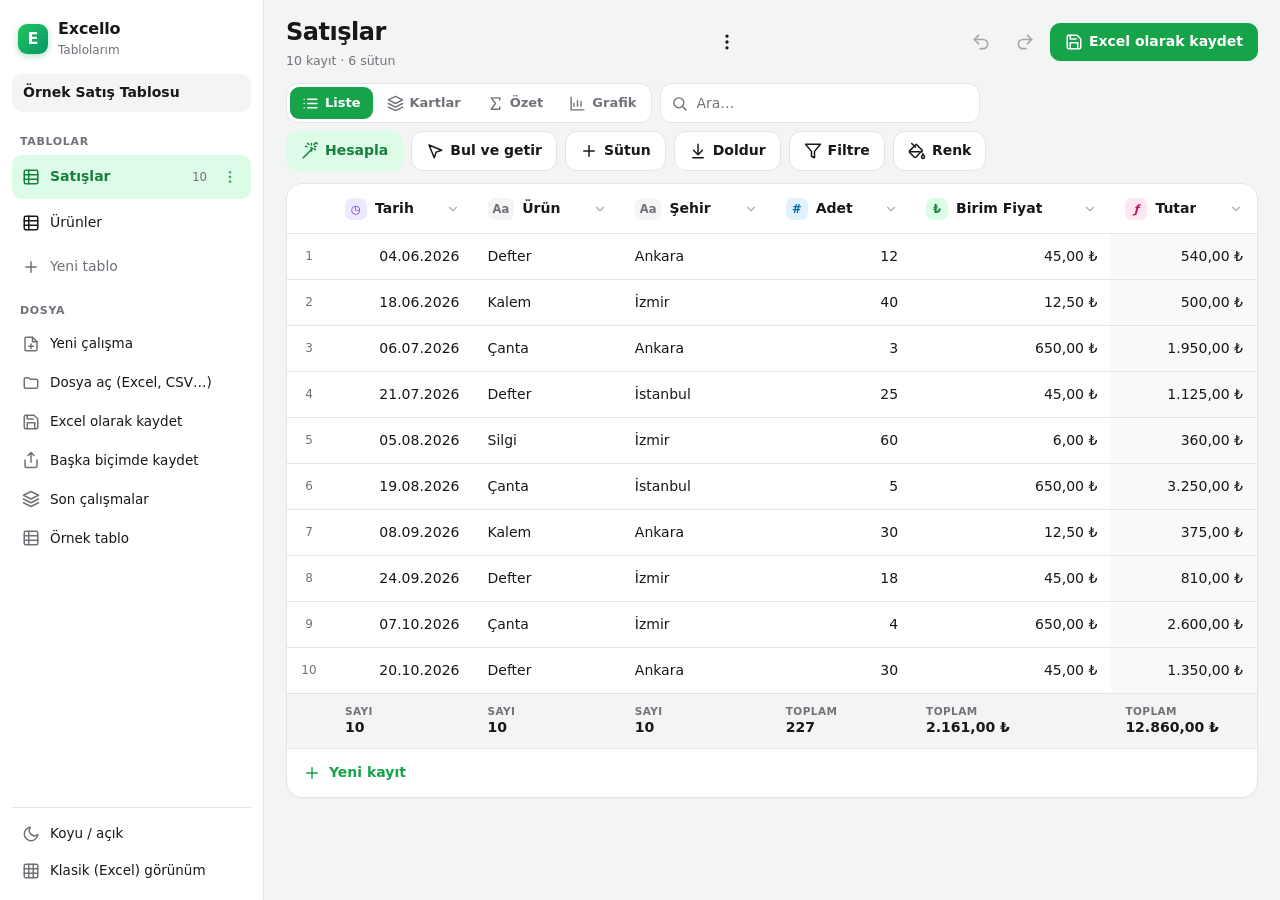
==== commit 345e401e: "Klasik (Excel benzeri) görünüm isteğe bağlı olarak geri geldi - klasik.html + js/app.js + js/grid.js" ====
--- a/index.html
+++ b/index.html
@@ -10,6 +10,7 @@
 <meta name="apple-mobile-web-app-title" content="Excello">
 <meta name="description" content="İnternetsiz çalışan, formül yazdırmayan tablo uygulaması — modern görünüm">
 <title>Excello</title>
+<script>try { if (localStorage.getItem('excello.ui') === '"klasik"') location.replace('klasik.html' + location.search); } catch (e) { }</script>
 <link rel="manifest" href="manifest.webmanifest">
 <link rel="icon" href="icons/icon-192.png">
 <link rel="apple-touch-icon" href="icons/icon-180.png">
--- a/css/app.css
+++ b/css/app.css
@@ -25,17 +25,11 @@
 button { font: inherit; color: inherit; cursor: pointer; border: 0; background: none; padding: 0; }
 button:disabled { opacity: .35; cursor: default; }
 .i { width: 20px; height: 20px; flex: none; display: block; }
-.i.rot { transform: rotate(90deg) scaleX(-1); }
 #app { position: absolute; inset: 0; display: flex; flex-direction: column; padding-top: env(safe-area-inset-top, 0px); }
 
 /* üst çubuk */
-.topbar { display: flex; align-items: center; gap: 6px; padding: 8px 10px; background: var(--surface); border-bottom: 1px solid var(--line); }
 .logo { width: 30px; height: 30px; border-radius: 9px; display: grid; place-items: center; font-weight: 800; color: #fff; background: linear-gradient(135deg, #22c55e, #059669); box-shadow: 0 2px 6px rgba(22,163,74,.35); font-size: 16px; flex: none; }
-.logo-sm { display: inline-grid; place-items: center; width: 22px; height: 22px; border-radius: 6px; background: linear-gradient(135deg, #22c55e, #059669); color: #fff; font-weight: 800; font-size: 12px; vertical-align: -4px; margin-right: 4px; }
 .doc { display: flex; flex-direction: column; min-width: 0; }
-#docName { border: 0; background: transparent; font-weight: 650; font-size: 15px; padding: 2px 6px; border-radius: 6px; width: min(42vw, 320px); outline: none; }
-#docName:focus { background: var(--surface-2); }
-#saveState { font-size: 11px; color: var(--muted); padding: 0 6px; }
 .spacer { flex: 1; }
 .ic { width: 38px; height: 38px; border-radius: 10px; display: grid; place-items: center; color: var(--text); flex: none; }
 .ic:hover:not(:disabled) { background: var(--surface-2); }
@@ -55,71 +49,24 @@
 .tab { padding: 7px 14px; border-radius: 9px 9px 0 0; color: var(--muted); font-weight: 600; white-space: nowrap; position: relative; }
 .tab.on { color: var(--accent); }
 .tab.on::after { content: ''; position: absolute; left: 12px; right: 12px; bottom: 0; height: 3px; border-radius: 3px; background: var(--accent); }
-.ribbon { background: var(--surface); border-bottom: 1px solid var(--line); overflow-x: auto; scrollbar-width: none; }
-.panel { display: none; align-items: stretch; gap: 0; padding: 6px 8px; min-width: max-content; }
-.panel.on { display: flex; }
 .grp { display: flex; align-items: center; gap: 2px; padding: 0 8px; border-right: 1px solid var(--line); flex-wrap: nowrap; }
 .grp:last-child { border-right: 0; }
-.rb { display: flex; flex-direction: column; align-items: center; justify-content: center; gap: 3px; min-width: 58px; height: 54px; padding: 4px 6px; border-radius: 10px; position: relative; color: var(--text); }
-.rb .rl { font-size: 11px; color: var(--muted); white-space: nowrap; line-height: 1.1; }
-.rb.sm { min-width: 38px; width: 38px; height: 38px; padding: 0; }
-.rb:hover { background: var(--surface-2); }
-.rb.on { background: var(--accent-soft); color: var(--accent); }
-.rb.on .rl { color: var(--accent); }
-.rb.big { min-width: 96px; background: linear-gradient(135deg, var(--accent), #059669); color: #fff; box-shadow: 0 3px 10px rgba(22,163,74,.3); }
-.rb.big .rl { color: #fff; font-weight: 600; }
-html.dark .rb.big { color: #04210f; } html.dark .rb.big .rl { color: #04210f; }
-.rb.hasmenu::after { content: ''; position: absolute; right: 4px; bottom: 6px; border: 3px solid transparent; border-top-color: var(--muted); }
-.rb.sm.hasmenu::after { right: 2px; bottom: 3px; }
-.glyph { font-size: 14px; font-weight: 700; letter-spacing: -.02em; }
-.rb .cbar { position: absolute; left: 9px; right: 9px; bottom: 5px; height: 4px; border-radius: 2px; }
-.rb.sm .i { width: 19px; height: 19px; }
-.rb #fsVal, .rb #zoomVal { font-weight: 650; font-size: 13px; }
 .fx { font-style: italic; font-weight: 700; font-family: Georgia, "Times New Roman", serif; font-size: 16px; }
 
 /* formül çubuğu */
-.fbar { display: flex; align-items: center; gap: 6px; padding: 6px 10px; background: var(--surface); border-bottom: 1px solid var(--line); }
-.namebox { min-width: 64px; height: 34px; padding: 0 10px; border-radius: 8px; background: var(--surface-2); font-weight: 650; font-variant-numeric: tabular-nums; color: var(--text); font-size: 13px; }
-.fbtn { height: 34px; padding: 0 10px; border-radius: 8px; display: inline-flex; align-items: center; gap: 6px; color: var(--text); background: var(--surface-2); font-weight: 600; font-size: 13px; }
-.fbtn.wand { color: var(--accent); background: var(--accent-soft); }
-.fbtn .i { width: 17px; height: 17px; }
-#btnFx.has { color: var(--violet); box-shadow: inset 0 0 0 1.5px var(--violet); }
-.finput { flex: 1; min-width: 0; height: 34px; border: 1px solid var(--line); border-radius: 8px; padding: 0 10px; background: var(--surface); outline: none; font-size: 14px; }
-.finput:focus { border-color: var(--accent); box-shadow: 0 0 0 3px var(--cv-sel); }
-.fe { display: none; } .fbar.editing .fe { display: grid; }
+.fe { display: none; }
 .fe.ok { color: var(--accent); }
 
 /* tablo */
-.gridwrap { position: relative; flex: 1; overflow: hidden; background: var(--cv-bg); }
 #cv { position: absolute; left: 0; top: 0; }
-.scroller { position: absolute; inset: 0; overflow: auto; z-index: 1; -webkit-overflow-scrolling: touch; cursor: cell; }
-.spacer-el { position: relative; }
-.gridwrap.picking .scroller { touch-action: none; }
-.editor { position: absolute; z-index: 3; display: none; resize: none; border: 2px solid var(--accent); outline: none; padding: 3px 5px; border-radius: 2px; background: var(--cv-bg); color: var(--cv-fg); box-shadow: 0 4px 16px rgba(0,0,0,.18); overflow: hidden; white-space: pre; line-height: 1.35; }
 
 /* grafik */
 .chart { position: absolute; background: var(--surface); border: 1px solid var(--line); border-radius: 12px; box-shadow: var(--shadow); overflow: hidden; display: flex; flex-direction: column; touch-action: none; }
 .chart canvas { flex: 1; width: 100%; min-height: 0; }
-.chart-bar { display: flex; align-items: center; gap: 2px; padding: 2px 4px; border-bottom: 1px solid var(--line); cursor: grab; background: var(--surface-2); }
-.chart-bar .grip { flex: 1; display: flex; color: var(--muted); padding-left: 4px; }
-.chart-bar .grip .i { transform: rotate(90deg); width: 16px; }
-.chart-bar .ic { width: 30px; height: 30px; } .chart-bar .ic .i { width: 16px; height: 16px; }
-.chart-rs { position: absolute; right: 0; bottom: 0; width: 22px; height: 22px; cursor: nwse-resize; background: linear-gradient(135deg, transparent 55%, var(--line-2) 55%, var(--line-2) 62%, transparent 62%, transparent 72%, var(--line-2) 72%, var(--line-2) 79%, transparent 79%); }
 
 /* seçim çubuğu */
-.pickbar { position: fixed; left: 50%; bottom: calc(64px + var(--safe-b)); transform: translate(-50%, 140%); z-index: 60; display: flex; align-items: center; gap: 8px; padding: 10px 10px 10px 16px; background: var(--surface); border: 1.5px solid var(--violet); border-radius: 16px; box-shadow: var(--shadow-lg); transition: transform .2s, opacity .2s, visibility .2s; width: min(560px, calc(100vw - 20px)); opacity: 0; visibility: hidden; }
-.pickbar.show { transform: translate(-50%, 0); opacity: 1; visibility: visible; }
-.pk-txt { flex: 1; display: flex; flex-direction: column; min-width: 0; }
-.pk-txt small { color: var(--violet); font-weight: 600; font-size: 12px; } .pk-txt b { font-size: 17px; font-variant-numeric: tabular-nums; overflow: hidden; text-overflow: ellipsis; white-space: nowrap; }
 
 /* alt çubuk */
-.footbar { display: flex; align-items: center; gap: 4px; padding: 5px 8px calc(5px + var(--safe-b)); background: var(--surface); border-top: 1px solid var(--line); min-height: 46px; }
-.sheettabs { display: flex; gap: 4px; overflow-x: auto; scrollbar-width: none; max-width: 60vw; }
-.stab { padding: 7px 14px; border-radius: 9px; color: var(--muted); font-weight: 600; white-space: nowrap; background: transparent; }
-.stab.on { background: var(--accent-soft); color: var(--accent); }
-.stats { display: flex; gap: 14px; color: var(--muted); font-size: 12.5px; white-space: nowrap; overflow: hidden; cursor: pointer; padding: 6px 8px; border-radius: 8px; }
-.stats:hover { background: var(--surface-2); }
-.stats b { color: var(--text); font-variant-numeric: tabular-nums; }
 
 /* diyalog */
 .dlg-back { position: fixed; inset: 0; z-index: 100; background: rgba(15, 15, 20, .32); display: flex; align-items: center; justify-content: center; opacity: 0; transition: opacity .16s; padding: 16px; backdrop-filter: blur(2px); -webkit-backdrop-filter: blur(2px); }
@@ -134,15 +81,10 @@
 .dlg-body { padding: 6px 18px 14px; overflow: auto; -webkit-overflow-scrolling: touch; }
 .dlg-body p { margin: 4px 0 10px; }
 .dlg-foot { display: flex; justify-content: flex-end; gap: 8px; padding: 12px 18px 16px; border-top: 1px solid var(--line); flex-wrap: wrap; }
-.dlg.leftdrawer { width: min(400px, 100%); }
 .dlg.side { }
 @media (max-width: 640px) {
   .dlg-back { align-items: flex-end; padding: 0; }
   .dlg, .dlg.wide { width: 100%; max-height: 90vh; border-radius: 20px 20px 0 0; padding-bottom: var(--safe-b); transform: translateY(40px); }
-  .hide-sm { display: none; }
-  .rb { min-width: 54px; }
-  .fbtn.wand { padding: 0 9px; }
-  #docName { width: 38vw; }
 }
 .hint { color: var(--muted); font-size: 13px; }
 .lbl { display: block; font-weight: 600; font-size: 13px; margin: 10px 0 5px; color: var(--text); }
@@ -161,9 +103,6 @@
 .chk { display: flex; align-items: center; gap: 8px; padding: 8px 2px; cursor: pointer; }
 .chk input { width: 20px; height: 20px; accent-color: var(--accent); flex: none; }
 .chk small { margin-left: auto; color: var(--muted); }
-.chkrow { display: flex; flex-wrap: wrap; gap: 0 18px; }
-.checklist { max-height: 300px; overflow: auto; border: 1px solid var(--line); border-radius: 10px; padding: 2px 10px; }
-.checklist.short { max-height: 200px; }
 .chk.all { border-bottom: 1px solid var(--line); }
 .btnrow { display: flex; gap: 8px; margin-bottom: 10px; } .btnrow .btn { flex: 1; }
 .btn.add { margin-top: 6px; }
@@ -171,7 +110,6 @@
 .pv-res { display: flex; align-items: baseline; justify-content: space-between; gap: 10px; }
 .pv-res span { color: var(--muted); font-size: 13px; } .pv-res b { font-size: 20px; font-variant-numeric: tabular-nums; word-break: break-all; text-align: right; }
 .pv-err { color: var(--warn); font-weight: 600; }
-.pv-note { color: var(--accent); font-size: 13px; margin-top: 4px; font-weight: 600; }
 .pv-f { margin-top: 8px; font-size: 12.5px; color: var(--muted); }
 .pv-f code { display: block; margin-top: 4px; padding: 6px 8px; background: var(--surface); border-radius: 6px; color: var(--text); word-break: break-all; -webkit-user-select: text; user-select: text; }
 code { font-family: ui-monospace, Consolas, monospace; font-size: .92em; }
@@ -181,7 +119,6 @@
 .chip.on { background: var(--accent); border-color: var(--accent); color: #fff; }
 html.dark .chip.on { color: #04210f; }
 .chip.sm { padding: 4px 10px; font-size: 12.5px; }
-.opchips { display: flex; gap: 4px; margin-top: 6px; }
 .rgrid { display: grid; grid-template-columns: repeat(auto-fill, minmax(200px, 1fr)); gap: 8px; }
 .rcard { display: flex; gap: 10px; align-items: flex-start; text-align: left; padding: 12px; border-radius: 14px; border: 1px solid var(--line); background: var(--surface); transition: transform .08s, border-color .1s; }
 .rcard:hover { border-color: var(--accent); }
@@ -195,20 +132,6 @@
 .en { color: var(--muted); }
 
 .ctypes { display: grid; grid-template-columns: repeat(auto-fill, minmax(86px, 1fr)); gap: 6px; margin-bottom: 6px; }
-.ctype { display: flex; flex-direction: column; align-items: center; gap: 4px; padding: 10px 4px; border-radius: 12px; border: 1px solid var(--line); font-size: 12px; color: var(--muted); }
-.ctype .i { width: 24px; height: 24px; color: var(--text); }
-.ctype.on { border-color: var(--accent); background: var(--accent-soft); color: var(--accent); } .ctype.on .i { color: var(--accent); }
-.chart-prev { width: 100%; height: 280px; border-radius: 12px; border: 1px solid var(--line); margin-top: 10px; }
-.tstyles { display: grid; grid-template-columns: repeat(4, 1fr); gap: 8px; margin: 6px 0 8px; }
-.tsw { display: flex; flex-direction: column; gap: 2px; padding: 6px; border-radius: 10px; border: 2px solid transparent; background: var(--surface-2); }
-.tsw i { height: 9px; border-radius: 2px; display: block; }
-.tsw.on { border-color: var(--accent); }
-.cfgrid { display: flex; flex-wrap: wrap; gap: 6px; }
-.cfstyles { display: flex; flex-wrap: wrap; gap: 6px; }
-.cfs { padding: 8px 12px; border-radius: 10px; border: 2px solid var(--line); font-size: 13px; }
-.cfs.on { border-color: var(--accent); }
-.cfs.scale { width: 90px; height: 34px; }
-.rulelist { margin-top: 12px; }
 .rule { display: flex; align-items: center; gap: 8px; padding: 6px 0; border-bottom: 1px solid var(--line); font-size: 13px; }
 .rule span { flex: 1; }
 .sw { display: inline-block; width: 18px; height: 18px; border-radius: 5px; border: 1px solid var(--line); flex: none; }
@@ -236,30 +159,12 @@
 .cp-custom { width: 28px; height: 28px; border: 0; padding: 0; background: none; }
 
 /* dosya menüsü */
-.drawer { display: flex; flex-direction: column; gap: 2px; }
-.ditem { display: flex; align-items: center; gap: 12px; padding: 10px 8px; border-radius: 12px; text-align: left; }
-.ditem:hover { background: var(--surface-2); }
-.ditem b { display: block; } .ditem small { color: var(--muted); font-size: 12px; }
-.dic { width: 38px; height: 38px; border-radius: 10px; display: grid; place-items: center; background: var(--surface-2); color: var(--accent); flex: none; }
-.dhead { font-size: 12px; font-weight: 700; color: var(--muted); text-transform: uppercase; letter-spacing: .04em; margin: 12px 8px 6px; }
-.fmtgrid { display: grid; grid-template-columns: repeat(3, 1fr); gap: 6px; padding: 0 4px; }
 .fmt { display: flex; flex-direction: column; align-items: flex-start; padding: 8px 10px; border-radius: 10px; border: 1px solid var(--line); }
 .fmt:hover { border-color: var(--accent); }
 .fmt small { color: var(--muted); font-size: 11px; line-height: 1.2; }
 .recent { display: flex; flex-direction: column; }
-.ritem { display: flex; align-items: center; gap: 4px; border-radius: 10px; }
-.ritem.on { background: var(--accent-soft); }
-.rname { flex: 1; text-align: left; padding: 8px 10px; display: flex; flex-direction: column; min-width: 0; }
-.rname b { overflow: hidden; text-overflow: ellipsis; white-space: nowrap; } .rname small { color: var(--muted); font-size: 11.5px; }
-.about { color: var(--muted); font-size: 12px; text-align: center; margin-top: 14px; }
 
 /* hoş geldin */
-.welcome .wlogo { display: flex; gap: 12px; align-items: center; margin-bottom: 8px; }
-.welcome .logo { width: 48px; height: 48px; font-size: 24px; border-radius: 14px; }
-.welcome .wlogo b { font-size: 19px; display: block; } .welcome .wlogo small { color: var(--muted); }
-.welcome ul { list-style: none; padding: 0; margin: 12px 0 0; display: flex; flex-direction: column; gap: 10px; }
-.welcome li { display: flex; gap: 12px; align-items: flex-start; }
-.welcome li .i { color: var(--accent); background: var(--accent-soft); padding: 7px; width: 34px; height: 34px; border-radius: 10px; }
 
 /* bildirim ve meşgul */
 #toast { position: fixed; left: 50%; bottom: calc(70px + var(--safe-b)); transform: translate(-50%, 20px); opacity: 0; pointer-events: none; z-index: 300; background: #18181b; color: #fff; padding: 11px 18px; border-radius: 12px; font-weight: 560; box-shadow: var(--shadow-lg); transition: .18s; max-width: calc(100vw - 32px); text-align: center; }
@@ -274,9 +179,6 @@
 
 /* sütun seçici ve tablo okuma */
 .colf .colsel { font-weight: 600; }
-.refrow { display: flex; align-items: center; gap: 6px; margin-top: 4px; }
-.refrow small { color: var(--muted); font-size: 11.5px; }
-.inp.refinp { height: 28px; font-size: 12.5px; padding: 0 8px; border-radius: 7px; color: var(--muted); width: auto; flex: 1; }
 .colinfo { font-size: 12px; color: var(--accent); margin-top: 4px; font-weight: 560; min-height: 1em; }
 .vchips { display: flex; flex-wrap: wrap; gap: 5px; margin-top: 6px; }
 .pv-rows { margin-top: 8px; display: flex; flex-direction: column; gap: 2px; font-size: 13px; }
--- a/css/modern.css
+++ b/css/modern.css
@@ -51,6 +51,7 @@
 .m-search { border: 0; outline: none; background: transparent; flex: 1; min-width: 0; height: 100%; }
 .m-tools .btn { height: 40px; border-radius: 12px; background: var(--surface); }
 .m-tools .btn .i { width: 18px; height: 18px; }
+.m-actions { display: flex; flex-wrap: wrap; gap: 8px; }
 .m-tools .m-calc { background: var(--accent-soft); border-color: transparent; color: var(--accent-2); }
 html.dark .m-tools .m-calc { color: #bbf7d0; }
 .m-chips { display: flex; flex-wrap: wrap; gap: 6px; width: 100%; }
@@ -105,6 +106,12 @@
 .m-addrow { display: flex; align-items: center; gap: 8px; width: 100%; padding: 14px 16px; color: var(--accent); font-weight: 650; border-top: 1px solid var(--line); }
 .m-addrow:hover { background: var(--accent-soft); }
 .m-addrow .i { width: 18px; height: 18px; }
+.m-more { display: block; width: 100%; padding: 12px 16px; color: var(--muted); font-weight: 600; border-top: 1px solid var(--line); text-align: center; }
+.m-more:hover { background: var(--surface-2); color: var(--text); }
+.m-fillpair { display: grid; grid-template-columns: repeat(auto-fit, minmax(130px, 1fr)); gap: 0 12px; }
+.m-fill .m-modes { flex-wrap: wrap; margin-bottom: 6px; }
+.m-fillhint { margin-top: 10px; padding: 10px 12px; border-radius: var(--r-sm); background: var(--accent-soft); color: var(--text); }
+.m-fillhint.warn { background: var(--surface-2); color: var(--danger); }
 .m-none { padding: 28px 16px; text-align: center; color: var(--muted); }
 
 /* kartlar */
@@ -183,8 +190,9 @@
   .m-save span { display: none; }
   .m-save { width: 42px; padding: 0; }
   .m-tools { padding: 6px 12px 10px; }
-  .m-tools .btn span { display: none; }
-  .m-tools .btn { width: 42px; padding: 0; }
+  .m-actions { width: 100%; display: flex; gap: 8px; overflow-x: auto; -webkit-overflow-scrolling: touch; scrollbar-width: none; padding-bottom: 2px; }
+  .m-actions::-webkit-scrollbar { display: none; }
+  .m-actions .btn { flex: none; padding: 0 12px; }
   .m-views { width: 100%; }
   .m-view { flex: 1; justify-content: center; padding: 8px 4px; }
   .m-searchbox { max-width: none; }
@@ -217,3 +225,56 @@
 .m-rcard dd .m-pill { background: transparent; padding: 0; border-radius: 6px; }
 .m-rcard dd .m-pill[style*="background"] { padding: 2px 8px; }
 @media (max-width: 600px) { .m-cond { grid-template-columns: 1fr 1fr; } .m-cond-l { grid-column: 1 / -1; } }
+
+/* silme düğmeleri: dokunmatik ekranda her zaman görünür */
+@media (pointer: coarse) { .m-tab-more { opacity: .7; } }
+.m-tmore { margin-left: 2px; }
+.m-recrow { display: flex; align-items: center; gap: 6px; }
+.m-recrow .m-opt { flex: 1; margin-bottom: 8px; }
+.m-recdel { color: var(--danger); margin-bottom: 8px; }
+
+/* bul ve getir */
+.m-step { display: flex; align-items: center; gap: 8px; margin: 14px 0 6px; font-weight: 650; }
+.m-step b { width: 24px; height: 24px; border-radius: 99px; background: var(--accent); color: #fff; display: grid; place-items: center; font-size: 12.5px; flex: none; }
+html.dark .m-step b { color: #04210f; }
+.m-look .vchips { margin-top: 0; }
+.m-prev { font-size: 13px; }
+.m-prev th, .m-prev td { height: 38px; cursor: default; }
+
+/* grafik oluşturucu */
+.m-chartbar { display: flex; align-items: center; gap: 12px; padding: 14px 16px; flex-wrap: wrap; }
+.m-chartbar b { display: block; font-size: 15px; }
+.m-chartbar small { color: var(--muted); }
+.m-chartadd { min-height: 160px; flex-direction: column; gap: 8px; text-align: center; padding: 20px; }
+.m-chartadd .i { width: 28px; height: 28px; }
+.m-cw .m-oprow { border-bottom: 0; padding: 2px 0; }
+.m-cw .m-oprow .segs { flex-wrap: wrap; }
+.m-cw .m-cond { grid-template-columns: 1.2fr 1fr 1fr auto; }
+.m-cond-ic { width: auto; height: auto; padding: 2px 6px; font-size: 10.5px; font-weight: 800; color: var(--violet); background: color-mix(in srgb, var(--violet) 14%, transparent); border: 0; }
+.m-cw-prev { overflow: hidden; }
+.m-cw-prev .m-chartcv { height: 300px; }
+.m-fc { margin-top: 10px; padding: 12px 14px; border-radius: 12px; background: color-mix(in srgb, #f59e0b 14%, var(--surface)); border: 1px solid color-mix(in srgb, #f59e0b 40%, transparent); display: flex; flex-direction: column; gap: 6px; }
+.m-fc small { color: var(--muted); }
+.m-fc-list { display: flex; flex-wrap: wrap; gap: 8px; }
+.m-fc-list span { display: flex; flex-direction: column; padding: 6px 10px; background: var(--surface); border-radius: 10px; min-width: 96px; }
+.m-fc-list span b { font-variant-numeric: tabular-nums; }
+@media (max-width: 600px) { .m-cw .m-cond { grid-template-columns: 1fr 1fr; } .m-cw .m-cond .btn { grid-column: 1 / -1; } }
+
+/* seçim: kutu + köşe noktası, alt çubuk */
+.m-t tbody td { position: relative; touch-action: pan-x pan-y; -webkit-user-select: none; user-select: none; }
+.m-t td.sel { background: color-mix(in srgb, var(--accent) 13%, var(--surface)) !important; box-shadow: inset 0 calc(var(--st, 0) * 2px) 0 var(--accent), inset 0 calc(var(--sb, 0) * -2px) 0 var(--accent), inset calc(var(--sl, 0) * 2px) 0 0 var(--accent), inset calc(var(--sr, 0) * -2px) 0 0 var(--accent); }
+.m-t td.sel-a { background: var(--surface) !important; }
+.m-handle::before { content: ''; position: absolute; inset: -14px; }
+.m-handle { position: absolute; right: 1px; bottom: 1px; width: 12px; height: 12px; border-radius: 99px; background: var(--accent); border: 2px solid var(--surface); box-shadow: 0 0 0 1px var(--accent); cursor: crosshair; touch-action: none; z-index: 2; }
+.m-handle::after { content: ''; position: absolute; inset: -14px; }
+@media (pointer: coarse) { .m-handle { width: 18px; height: 18px; } }
+#m-selbar { position: fixed; left: 50%; bottom: calc(14px + var(--safe-b)); transform: translateX(-50%); z-index: 90; display: flex; align-items: center; gap: 14px; padding: 6px 6px 6px 16px; border-radius: 16px; background: var(--text); color: var(--surface); box-shadow: var(--shadow-lg); max-width: calc(100vw - 20px); white-space: nowrap; overflow-x: auto; scrollbar-width: none; }
+#m-selbar span { display: flex; flex-direction: column; line-height: 1.15; }
+#m-selbar small { font-size: 10px; opacity: .65; text-transform: uppercase; letter-spacing: .04em; font-weight: 650; }
+#m-selbar b { font-variant-numeric: tabular-nums; font-size: 13.5px; }
+#m-selbar .m-sb-n { font-weight: 700; font-size: 13px; }
+.m-sb-btn { width: 36px; height: 36px; border-radius: 11px; display: grid; place-items: center; color: inherit; flex: none; }
+.m-sb-btn:hover { background: rgba(127,127,127,.25); }
+@media (max-width: 600px) { #m-selbar .m-sb-x { display: none; } #m-selbar { gap: 10px; } }
+
+@media (pointer: coarse) { .m-handle { width: 18px; height: 18px; right: -2px; bottom: -2px; } .m-t tbody td { -webkit-touch-callout: none; } }
